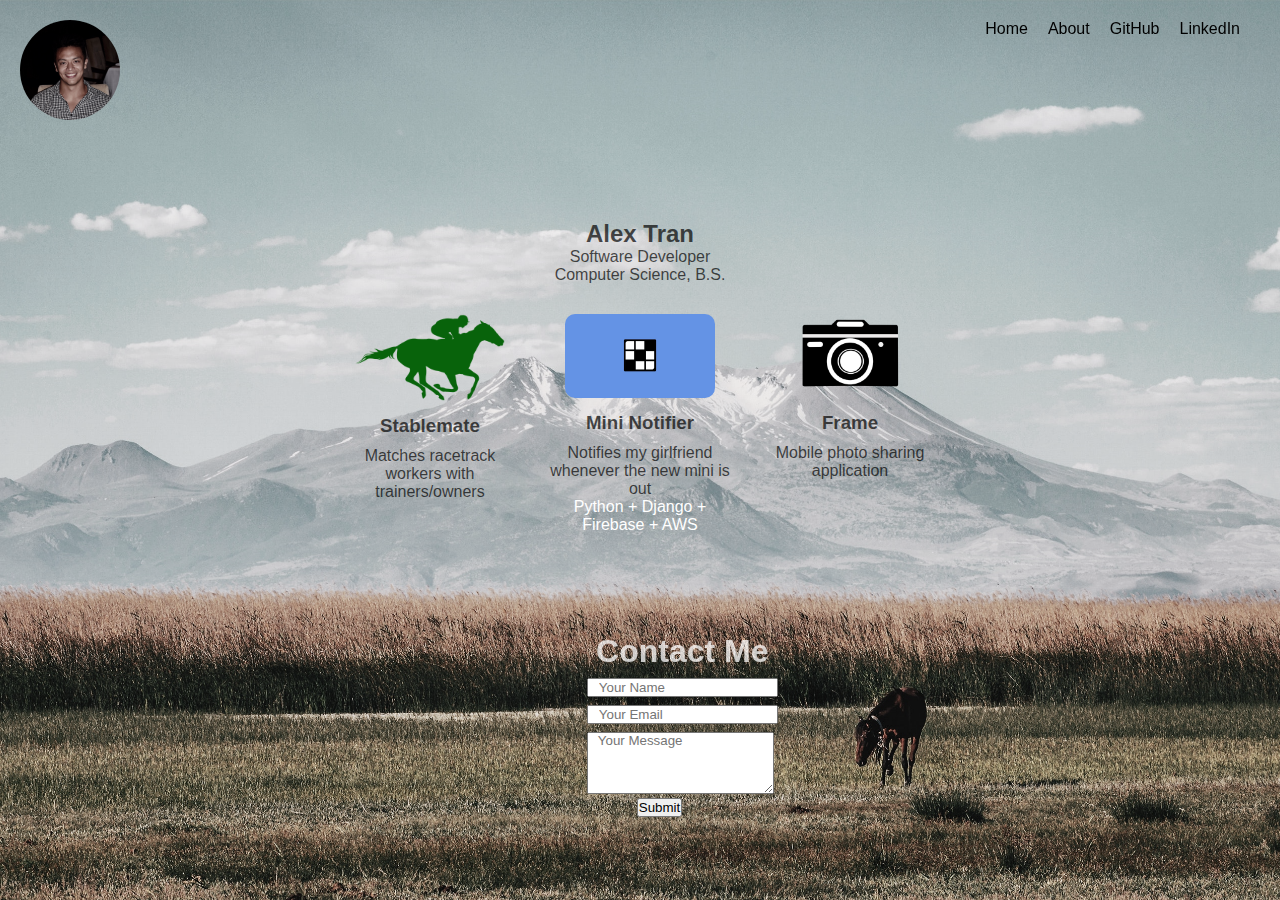
==== index.html @ 804a52bf "Update index.html" ====
<!DOCTYPE html>
<html lang="en">
  <head>
    <meta charset="UTF-8">
    <meta name="viewport" content="width=device-width, initial-scale=1.0">
    <meta http-equiv="X-UA-Compatible" content="ie=edge">
    <title>Alex Tran</title>
    <link rel="stylesheet" href="./style.css">
    <link rel="icon" href="./favicon.ico" type="image/x-icon">
    <link rel="stylesheet" href="https://cdnjs.cloudflare.com/ajax/libs/font-awesome/6.1.0/css/all.min.css">
  </head>
  <body>
    <div id="header">
        <div class ="container">
            <div class="profile-image">
                <img src="images/alex.jpeg" alt="me">
            </div>
        </div> 
        <nav>
            <ul>
                <li><a href="index.html">Home</a></li>
                <li><a href="about.html">About</a></li>
                <li><a href="https://github.com/atranv">GitHub</a></li>
                <li><a href="https://www.linkedin.com/in/alextrancs/">LinkedIn</a></li>
            </ul>
        </nav>
    </div>

    <!-- About Section -->
    <section id="about">
        <div class="container">
            <h2>Alex Tran</h2>
            <p>Software Developer</p>
            <p>Computer Science, B.S.</p>
        </div>
    </section>

    <!-- Portfolio Section -->
<section id="portfolio">
    <div class="container">
        <div class="portfolio-grid">
            <div class="portfolio-item">
                <img src="horse4.png" alt="Project 1">
                <h3>Stablemate</h3>
                <p>Matches racetrack workers with trainers/owners</p>
            </div>
            <div class="portfolio-item">
                <img src="mini.png" alt="Project 2">
                <h3>Mini Notifier</h3>
                <p>Notifies my girlfriend whenever the new mini is out</p>
                <p2>Python + Django + Firebase + AWS</p2> <!--come back to this-->
            </div>
            <div class="portfolio-item">
                <img src="camera.png" alt="Project 3">
                <h3>Frame</h3>
                <p>Mobile photo sharing application</p>
            </div>
        </div>
    </div>
</section>

<!-- Contact Section -->
<section id="contact">
    <div class="form-container">
        <h1>Contact Me</h1>
        <form action="your_server_script.php" method="post">
            <div class="form-group">
                <input type="text" id="name" name="name" placeholder="Your Name" required>
            </div>
            <div class="form-group">
                <input type="email" id="email" name="email" placeholder="Your Email" required>
            </div>
            <div class="form-group">
                <textarea id="message" name="message" placeholder="Your Message" rows="4" required></textarea>
            </div>
            <div class="form-group">
                <button type="submit" id="submit">Submit</button>
            </div>
        </form>
    </div>
</section>




<div id="social-icons">
    <a href="https://www.linkedin.com/in/yourprofile" target="_blank"><i class="fab fa-linkedin"></i></a>
    <a href="https://github.com/yourusername" target="_blank"><i class="fab fa-github"></i></a>
</div>


    <main> 
    </main>
	<script src="index.js"></script>
  </body>
</html>
---- style.css ----
*{
    margin: 0;
    padding: 0;
    font-family: 'Poppins', sans-serif;
    box-sizing: border-box;
}

body {
    background: #080808;
    color: #fff;
}
#header {
    width: 100%;
    height: 100vh;
    display: flex;
    justify-content: space-between;
    align-items: flex-start;
    background-image: url(images/horse3.jpg);
    filter: grayscale(50%);
    background-position: center;
    background-size: cover;
    background-repeat: no-repeat;
    padding: 20px;
    background-attachment: fixed;
}

h1 {
    text-align: center;
    color: #080808;
    margin-top: 0px;
    opacity: 0.75;
}

.container{
    display: flex;
    align-items: center;
}

nav ul {
    list-style: none;
    margin: 20;
    padding: 0;
    display: flex;
}

nav li {
    margin-right: 20px;
}

nav a {
    text-decoration: none;
    color: rgb(0, 0, 0); /* Set text color as an example */
}

.profile-image img {
    max-width: 100px; /* Set the maximum width of your image */
    border-radius: 50%; /* Make the image circular */
    margin-right: 20px;
}

/* Position the "About" section on top of the background image */
#about {
    position: relative;
    margin-top: -700px;
    left: 0;
    width: 100%;
    display: flex;
    justify-content: center;
    align-items: center;
    text-align: center; /* Center-align the content horizontally */
    flex-direction: column; /* Stack the child elements vertically */
    z-index: 1; /* Ensure it's above the background image */
}

/* Style the "About" section container */
#about .container {
    max-width: 800px; /* Adjust the maximum width as needed */
    padding: 20px;
    color: rgba(0, 0, 0, 0.7); /* Set text color for readability */
    z-index: 2; /* Ensure it's above the semi-transparent background */
    text-align: center; /* Center-align the content horizontally */
    display: flex;
    flex-direction: column; /* Stack the child elements vertically */
    align-items: center; /* Center-align child elements horizontally */
}


/* Style the "About" content for stacking vertically */
.about-content {
    text-align: center; /* Center-align the content horizontally */
    display: flex;
    flex-direction: column; /* Stack the child elements vertically */
    align-items: center; /* Center-align child elements horizontally */
}

/* Style the "About" header */
.about-content h2 {
    margin-bottom: 10px; /* Add spacing below the header */
}

/* Style the "Portfolio" section */
#portfolio {
    position: relative; /* Set relative positioning */
    padding: 0;
    margin: 0;
    margin-top: 125px; /* Adjust this value to move the section up */
}

/* Style the portfolio grid */
.portfolio-grid {
    display: flex;
    flex-wrap: wrap; /* Allow items to wrap to the next row if necessary */
    justify-content: space-between; /* Distribute items evenly in a row */
    max-width: 800px; /* Adjust the maximum width as needed */
    margin: 0 auto; /* Center the grid horizontally */
    background-color: rgba(0, 0, 0, 0); /* Semi-transparent background color */
    padding: 20px;
    text-align: center;
    box-sizing: border-box;
    border-radius: 10px; /* Add rounded corners to the items */
    position: absolute; /* Set absolute positioning */
    top: 50%; /* Center vertically */
    left: 50%; /* Center horizontally */
    transform: translate(-50%, -50%); /* Center the grid both vertically and horizontally */
}

/* Style individual portfolio items */
.portfolio-item {
    width: calc(33.33% - 20px); /* Adjust the width for three items with some spacing */
    margin-bottom: 10px; /* Add spacing between items */
}

/* Style images inside portfolio items */
.portfolio-item img {
    max-width: 150px;
    max-height: 150px;
    height: auto;
    border-radius: 10px; /* Add rounded corners to the images */
}

.portfolio-item h3,
.portfolio-item p {
    margin-top: 10px;
    color: rgba(0, 0, 0, 0.7); /* Set text color for readability */

}

#about-page {
    margin-top: 10px;
    max-width: 800px; /* Adjust the maximum width as needed */
    padding: 20px;
    color: rgba(0, 0, 0, 0.7); /* Set text color for readability */
    z-index: 2; /* Ensure it's above the semi-transparent background */
    text-align: center; /* Center-align the content horizontally */
    display: flex;
    flex-direction: column; /* Stack the child elements vertically */
    align-items: center; /* Center-align child elements horizontally */
    }
/* CSS styles for the contact form */
#contact {
    position: absolute;
    top: 67%;
    left: 43.5%;
    z-index: 2; /* Set a higher z-index to bring the form forward */
    background-color: #ffffff00; /* Add a background color to the form container for visibility */
    padding: 30px; /* Add padding for spacing */
    max-width: 400px;
    justify-content: center;
    flex-direction: column;
    display:flex;
    color: gray;
    border-radius: 8px;
  }

  #contact .form-container h1 {
    color: #ffffff; /* Dark grey color for the heading text */
    margin-bottom: 4px;
  }

  #name {
    margin-top: 4px;
    margin-bottom: 4px;
    padding-left: 10px;
  }
  #email {
    margin-top: 4px;
    margin-bottom: 4px;
    padding-left: 10px;
  }
  #message {
    margin-top: 4px;
    padding-left: 10px;
  }
  #submit {
    margin-left: 50px;
  }
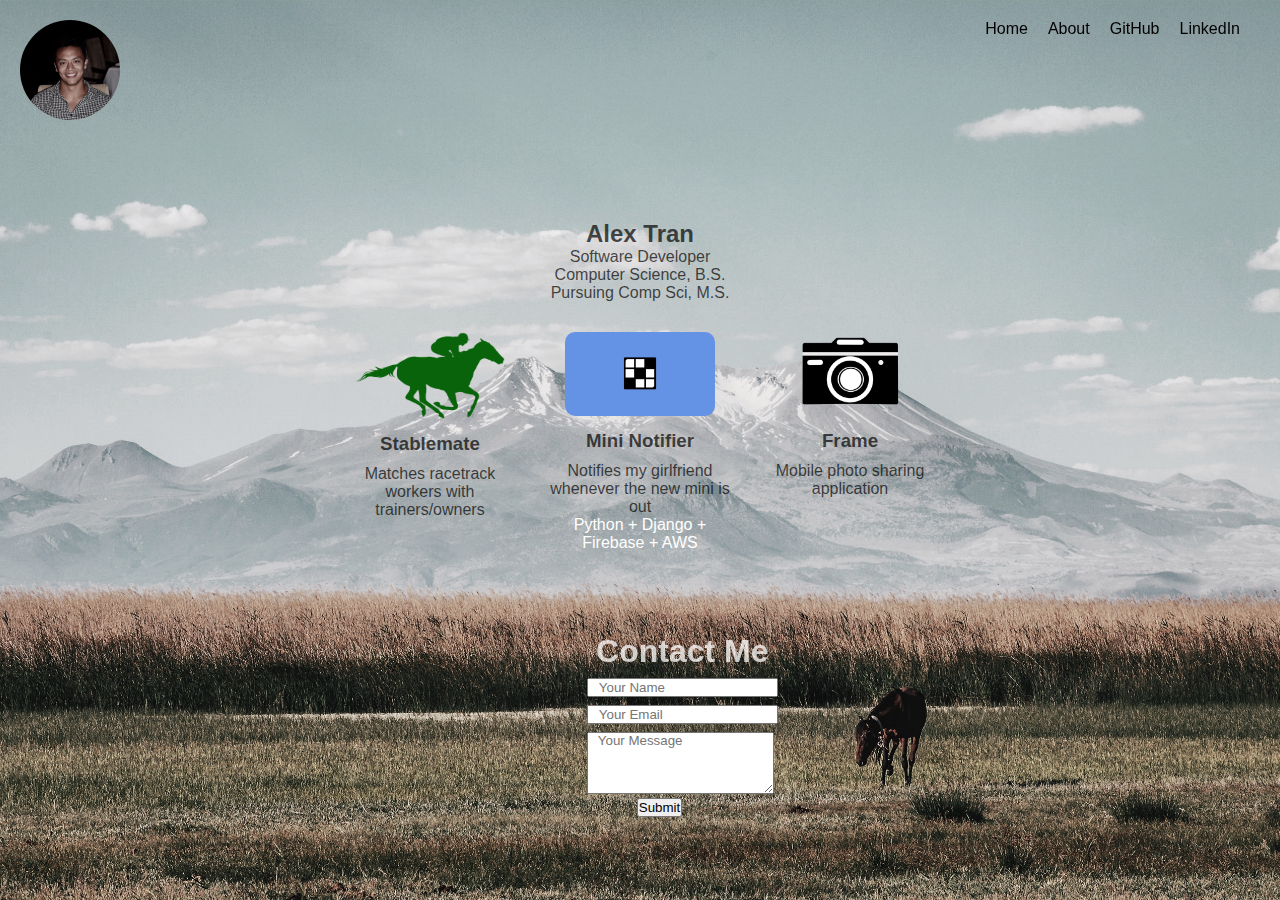
==== commit a91aec2d: "Update index.html" ====
--- a/index.html
+++ b/index.html
@@ -32,6 +32,8 @@
             <h2>Alex Tran</h2>
             <p>Software Developer</p>
             <p>Computer Science, B.S.</p>
+	    <p>Pursuing Comp Sci, M.S.</p>
+		
         </div>
     </section>
 
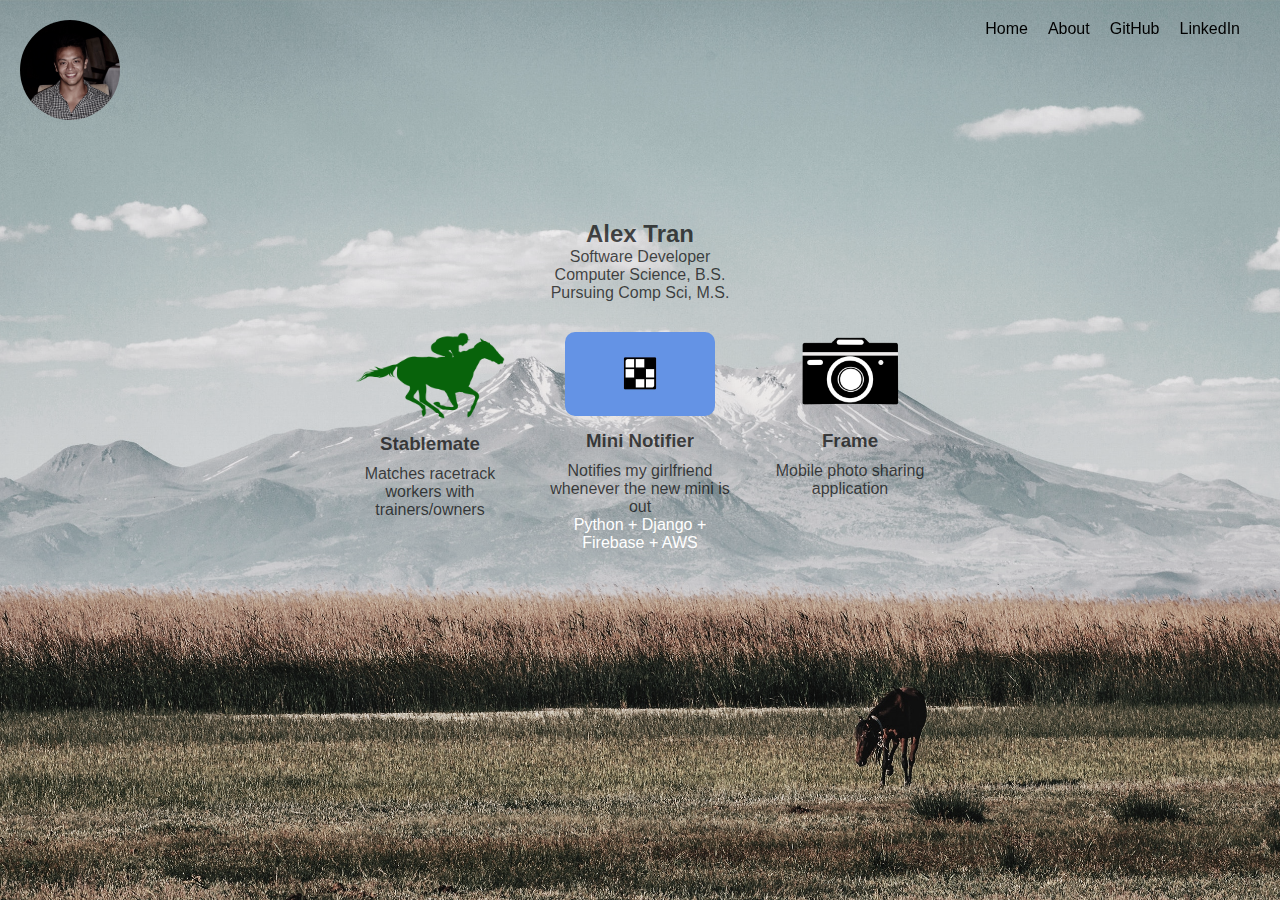
==== commit babbd05c: "Update index.html" ====
--- a/index.html
+++ b/index.html
@@ -61,27 +61,6 @@
     </div>
 </section>
 
-<!-- Contact Section -->
-<section id="contact">
-    <div class="form-container">
-        <h1>Contact Me</h1>
-        <form action="your_server_script.php" method="post">
-            <div class="form-group">
-                <input type="text" id="name" name="name" placeholder="Your Name" required>
-            </div>
-            <div class="form-group">
-                <input type="email" id="email" name="email" placeholder="Your Email" required>
-            </div>
-            <div class="form-group">
-                <textarea id="message" name="message" placeholder="Your Message" rows="4" required></textarea>
-            </div>
-            <div class="form-group">
-                <button type="submit" id="submit">Submit</button>
-            </div>
-        </form>
-    </div>
-</section>
-
 
 
 
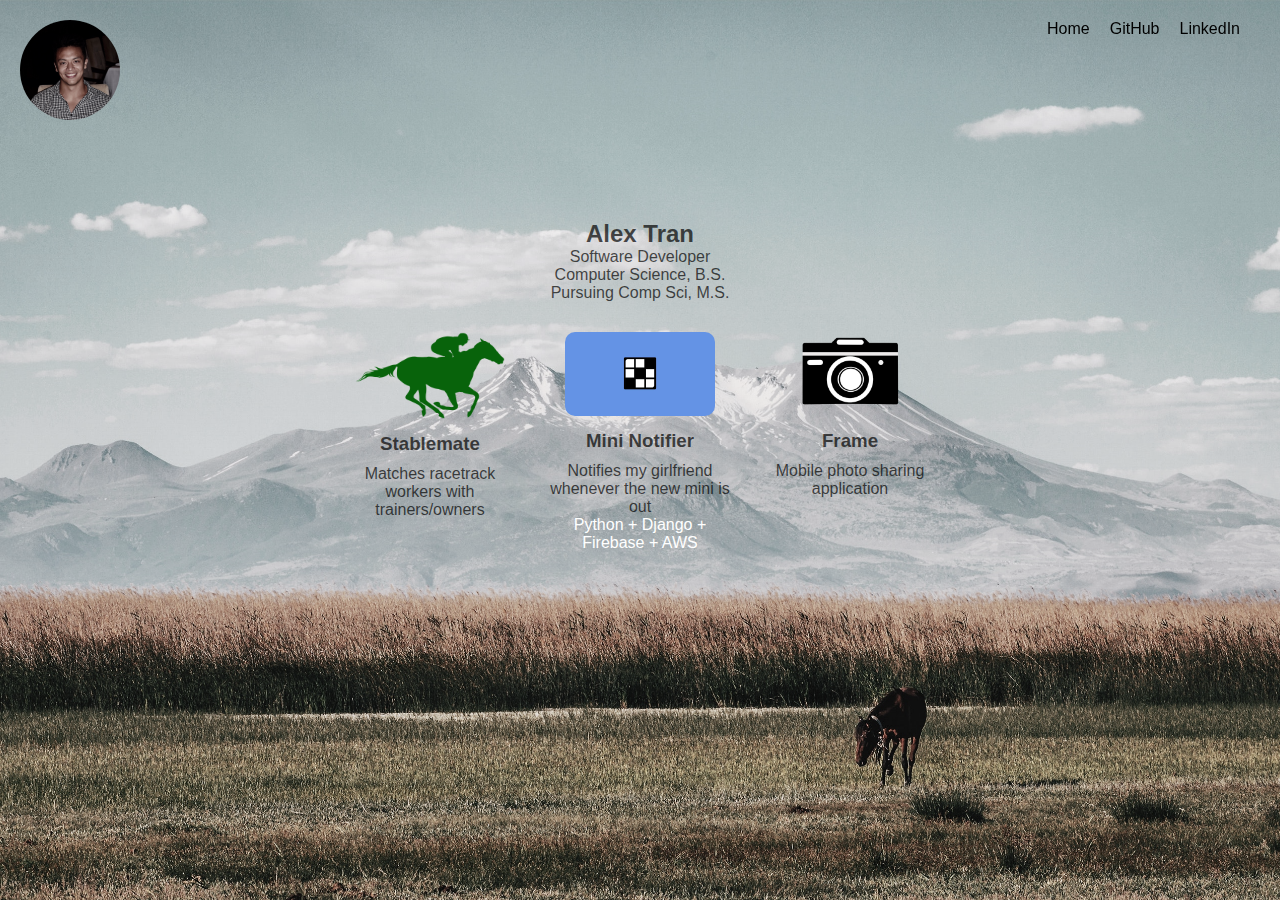
==== commit 3cf07528: "Update index.html" ====
--- a/index.html
+++ b/index.html
@@ -19,7 +19,6 @@
         <nav>
             <ul>
                 <li><a href="index.html">Home</a></li>
-                <li><a href="about.html">About</a></li>
                 <li><a href="https://github.com/atranv">GitHub</a></li>
                 <li><a href="https://www.linkedin.com/in/alextrancs/">LinkedIn</a></li>
             </ul>
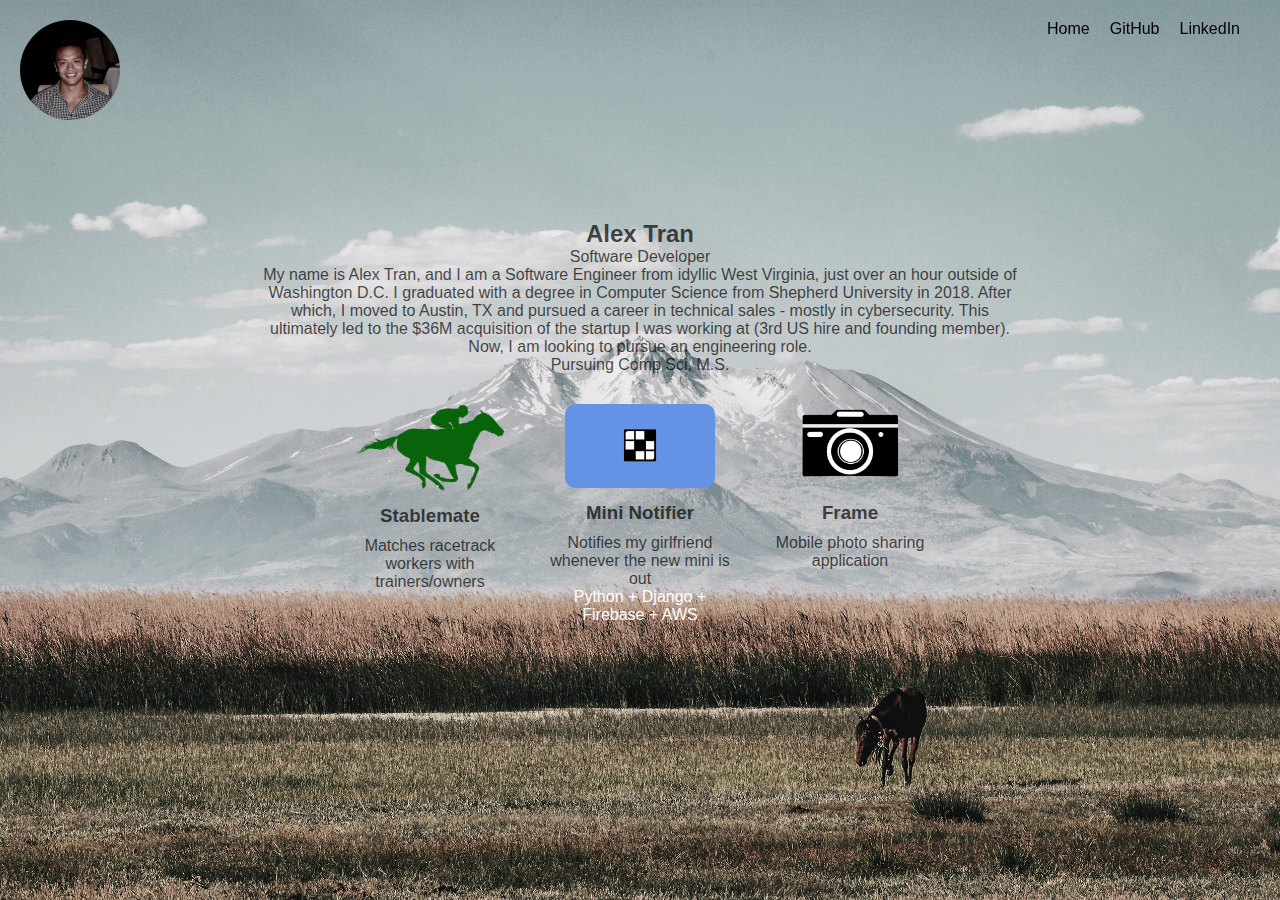
==== commit f183ee79: "Update index.html" ====
--- a/index.html
+++ b/index.html
@@ -30,7 +30,7 @@
         <div class="container">
             <h2>Alex Tran</h2>
             <p>Software Developer</p>
-            <p>Computer Science, B.S.</p>
+            <p>My name is Alex Tran, and I am a Software Engineer from idyllic West Virginia, just over an hour outside of Washington D.C. I graduated with a degree in Computer Science from Shepherd University in 2018. After which, I moved to Austin, TX and pursued a career in technical sales - mostly in cybersecurity. This ultimately led to the $36M acquisition of the startup I was working at (3rd US hire and founding member). Now, I am looking to pursue an engineering role.</p>
 	    <p>Pursuing Comp Sci, M.S.</p>
 		
         </div>
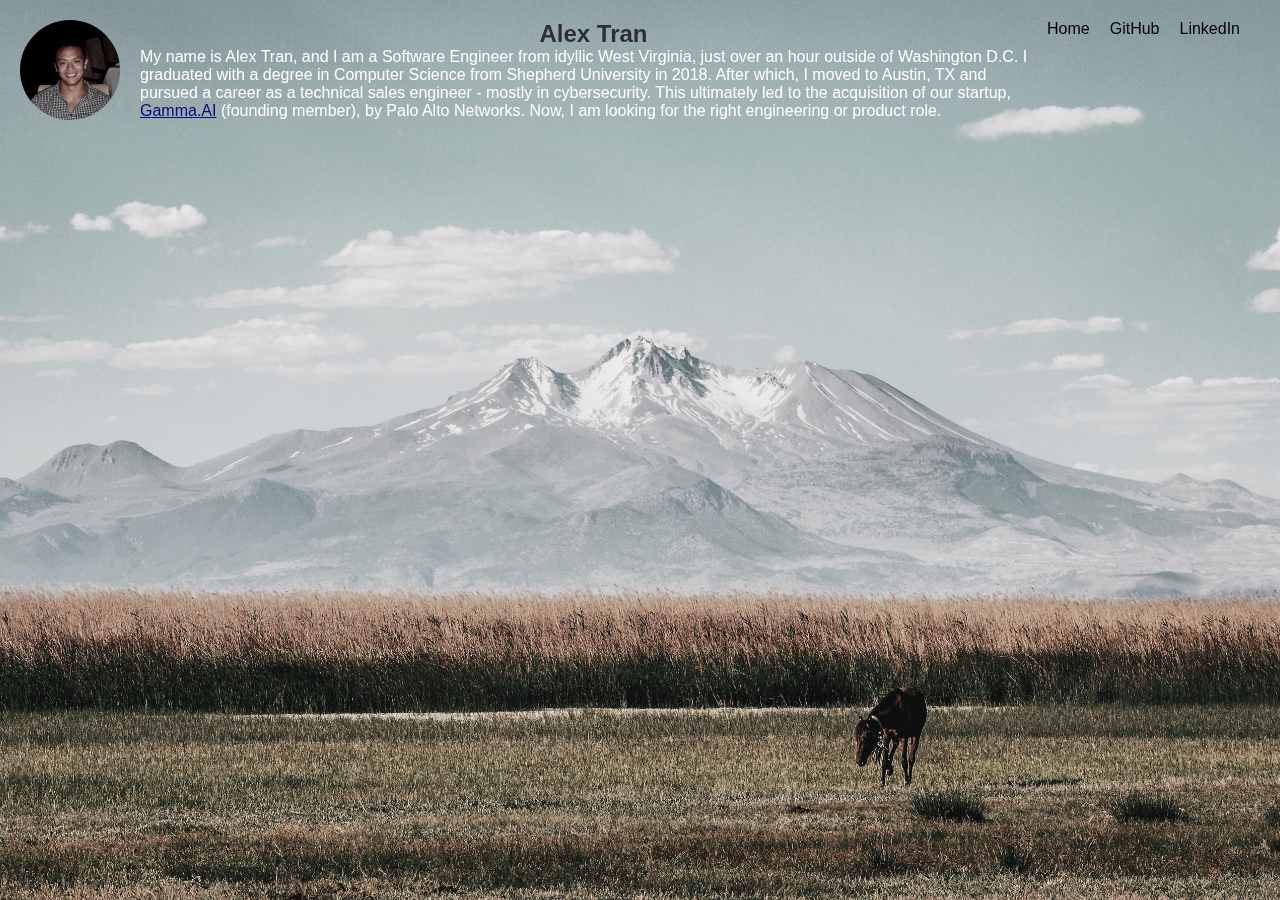
==== commit 029a680d: "Update index.html" ====
--- a/index.html
+++ b/index.html
@@ -16,6 +16,12 @@
                 <img src="images/alex.jpeg" alt="me">
             </div>
         </div> 
+        <div class="name">
+            <h2>Alex Tran</h2>
+            <div class="about">
+                <p>My name is Alex Tran, and I am a Software Engineer from idyllic West Virginia, just over an hour outside of Washington D.C. I graduated with a degree in Computer Science from Shepherd University in 2018. After which, I moved to Austin, TX and pursued a career as a technical sales engineer - mostly in cybersecurity. This ultimately led to the acquisition of our startup, <a href="https://gamma.ai/">Gamma.AI</a> (founding member), by Palo Alto Networks. Now, I am looking for the right engineering or product role. </p>
+            </div>
+        </div>
         <nav>
             <ul>
                 <li><a href="index.html">Home</a></li>
@@ -25,48 +31,6 @@
         </nav>
     </div>
 
-    <!-- About Section -->
-    <section id="about">
-        <div class="container">
-            <h2>Alex Tran</h2>
-            <p>Software Developer</p>
-            <p>My name is Alex Tran, and I am a Software Engineer from idyllic West Virginia, just over an hour outside of Washington D.C. I graduated with a degree in Computer Science from Shepherd University in 2018. After which, I moved to Austin, TX and pursued a career in technical sales - mostly in cybersecurity. This ultimately led to the $36M acquisition of the startup I was working at (3rd US hire and founding member). Now, I am looking to pursue an engineering role.</p>
-	    <p>Pursuing Comp Sci, M.S.</p>
-		
-        </div>
-    </section>
-
-    <!-- Portfolio Section -->
-<section id="portfolio">
-    <div class="container">
-        <div class="portfolio-grid">
-            <div class="portfolio-item">
-                <img src="horse4.png" alt="Project 1">
-                <h3>Stablemate</h3>
-                <p>Matches racetrack workers with trainers/owners</p>
-            </div>
-            <div class="portfolio-item">
-                <img src="mini.png" alt="Project 2">
-                <h3>Mini Notifier</h3>
-                <p>Notifies my girlfriend whenever the new mini is out</p>
-                <p2>Python + Django + Firebase + AWS</p2> <!--come back to this-->
-            </div>
-            <div class="portfolio-item">
-                <img src="camera.png" alt="Project 3">
-                <h3>Frame</h3>
-                <p>Mobile photo sharing application</p>
-            </div>
-        </div>
-    </div>
-</section>
-
-
-
-
-<div id="social-icons">
-    <a href="https://www.linkedin.com/in/yourprofile" target="_blank"><i class="fab fa-linkedin"></i></a>
-    <a href="https://github.com/yourusername" target="_blank"><i class="fab fa-github"></i></a>
-</div>
 
 
     <main> 
--- a/style.css
+++ b/style.css
@@ -24,7 +24,7 @@
     background-attachment: fixed;
 }
 
-h1 {
+h2 {
     text-align: center;
     color: #080808;
     margin-top: 0px;
@@ -34,6 +34,7 @@
 .container{
     display: flex;
     align-items: center;
+    margin: 0 auto;
 }
 
 nav ul {
@@ -194,6 +195,10 @@
   #submit {
     margin-left: 50px;
   }
+  #about p {
+    padding: 10px;
+  }
+      
   
 
 
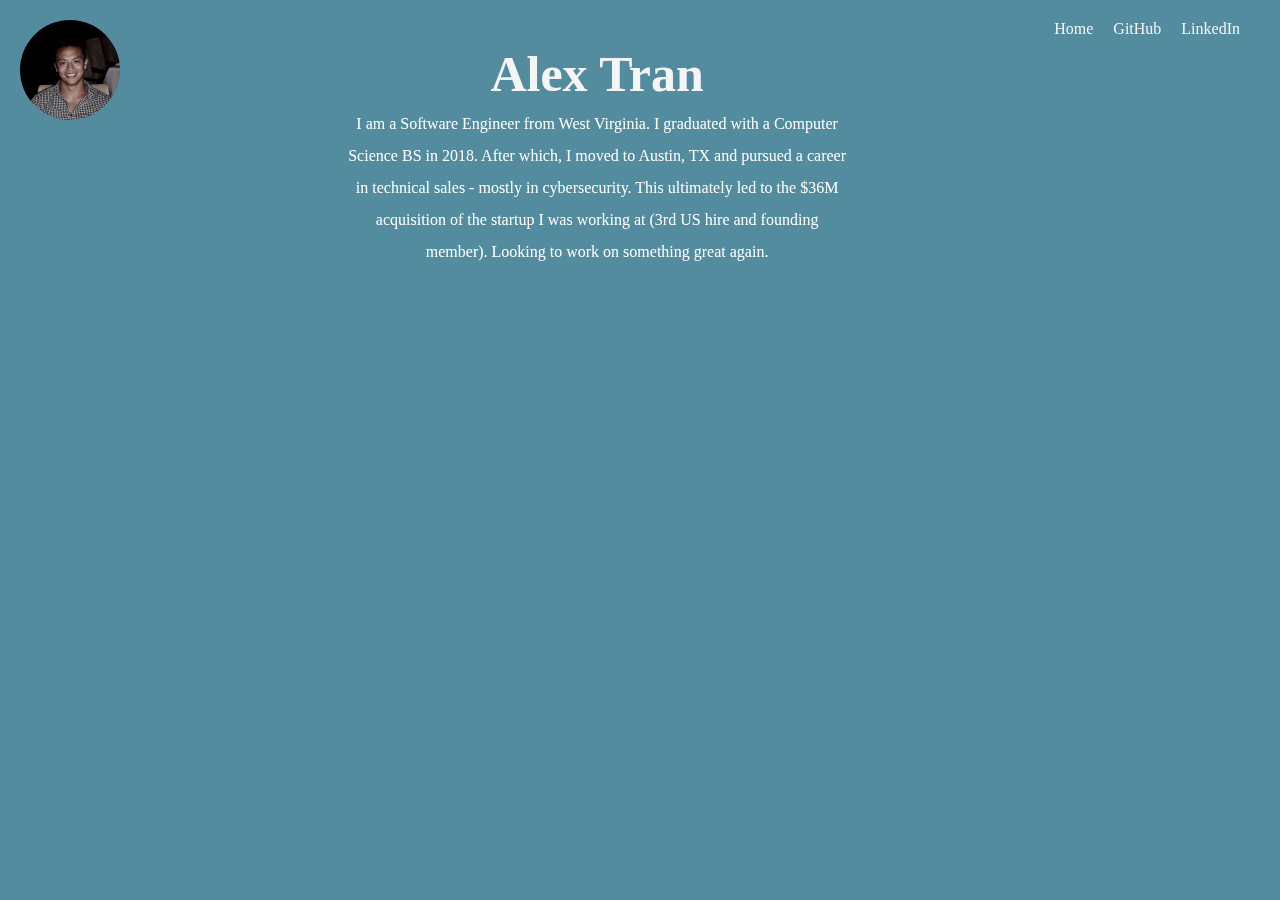
==== commit 8dcdf817: "Update index.html" ====
--- a/index.html
+++ b/index.html
@@ -19,7 +19,7 @@
         <div class="name">
             <h2>Alex Tran</h2>
             <div class="about">
-                <p>My name is Alex Tran, and I am a Software Engineer from idyllic West Virginia, just over an hour outside of Washington D.C. I graduated with a degree in Computer Science from Shepherd University in 2018. After which, I moved to Austin, TX and pursued a career as a technical sales engineer - mostly in cybersecurity. This ultimately led to the acquisition of our startup, <a href="https://gamma.ai/">Gamma.AI</a> (founding member), by Palo Alto Networks. Now, I am looking for the right engineering or product role. </p>
+                <p>I am a Software Engineer from West Virginia. I graduated with a Computer Science BS in 2018. After which, I moved to Austin, TX and pursued a career in technical sales - mostly in cybersecurity. This ultimately led to the $36M acquisition of the startup I was working at (3rd US hire and founding member). Looking to work on something great again.</p>
             </div>
         </div>
         <nav>
--- a/style.css
+++ b/style.css
@@ -1,7 +1,7 @@
 *{
     margin: 0;
     padding: 0;
-    font-family: 'Poppins', sans-serif;
+    font-family: 'Garamond', serif;
     box-sizing: border-box;
 }
 
@@ -15,8 +15,8 @@
     display: flex;
     justify-content: space-between;
     align-items: flex-start;
-    background-image: url(images/horse3.jpg);
     filter: grayscale(50%);
+    background-color: rgb(37, 150, 190);
     background-position: center;
     background-size: cover;
     background-repeat: no-repeat;
@@ -24,17 +24,9 @@
     background-attachment: fixed;
 }
 
-h2 {
-    text-align: center;
-    color: #080808;
-    margin-top: 0px;
-    opacity: 0.75;
-}
-
 .container{
     display: flex;
     align-items: center;
-    margin: 0 auto;
 }
 
 nav ul {
@@ -50,7 +42,7 @@
 
 nav a {
     text-decoration: none;
-    color: rgb(0, 0, 0); /* Set text color as an example */
+    color: whitesmoke;
 }
 
 .profile-image img {
@@ -197,7 +189,26 @@
   }
   #about p {
     padding: 10px;
-  }
+    line-height: 2;
+    max-width: 500px;
+    text-align: center;
+  }
+.name h2 {
+    margin-top: 25px;
+    margin-left: 0 auto;
+    font-size: 50px;
+    color: whitesmoke;
+}
+.about p {
+    line-height: 2;
+    max-width: 500px;
+    margin-top: 5px;
+    color: white;
+}
+.name, .about {
+    margin: 0 auto; /* Center horizontally */
+    text-align: center;
+}
       
   
 
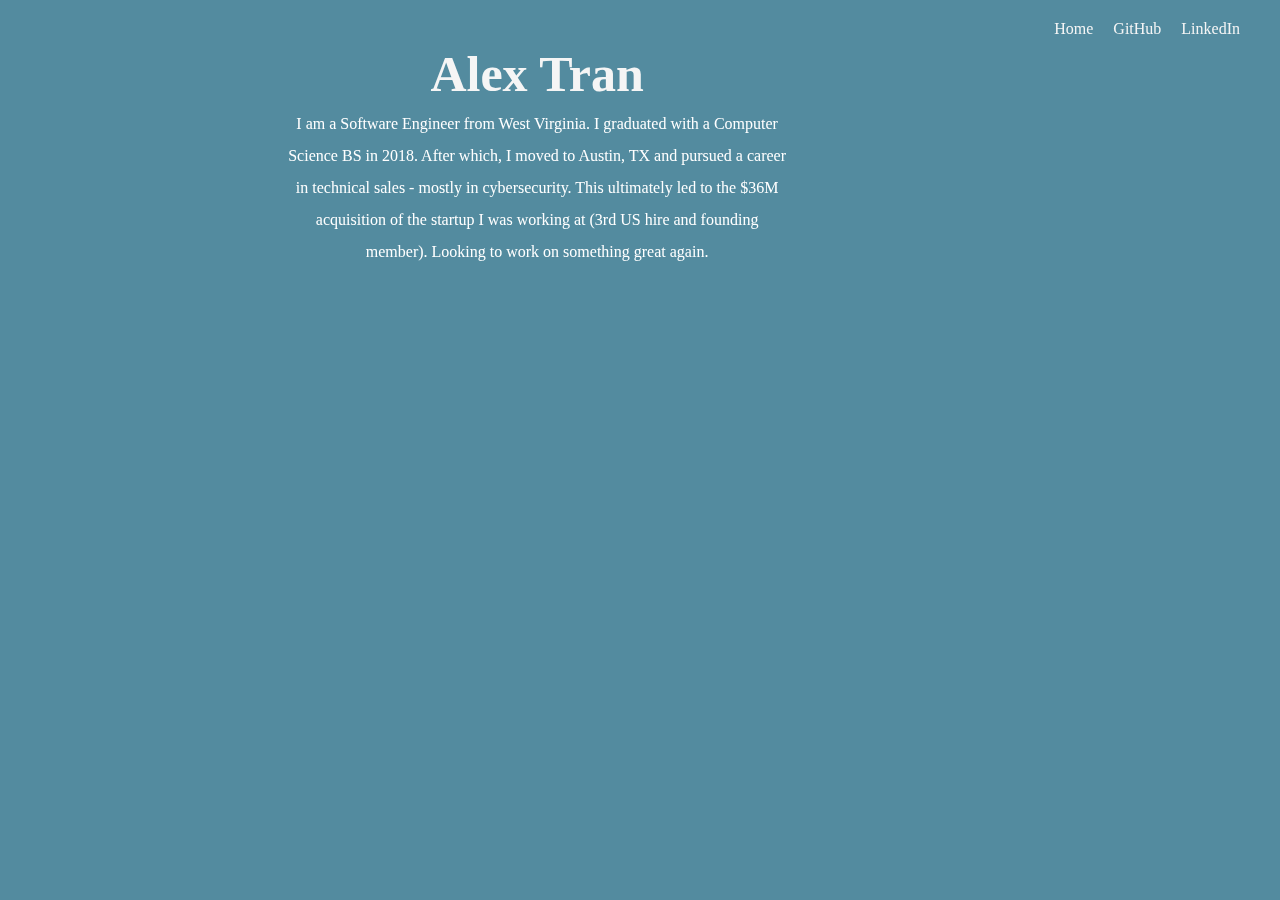
==== commit 135bd30c: "Update index.html" ====
--- a/index.html
+++ b/index.html
@@ -11,11 +11,6 @@
   </head>
   <body>
     <div id="header">
-        <div class ="container">
-            <div class="profile-image">
-                <img src="images/alex.jpeg" alt="me">
-            </div>
-        </div> 
         <div class="name">
             <h2>Alex Tran</h2>
             <div class="about">
